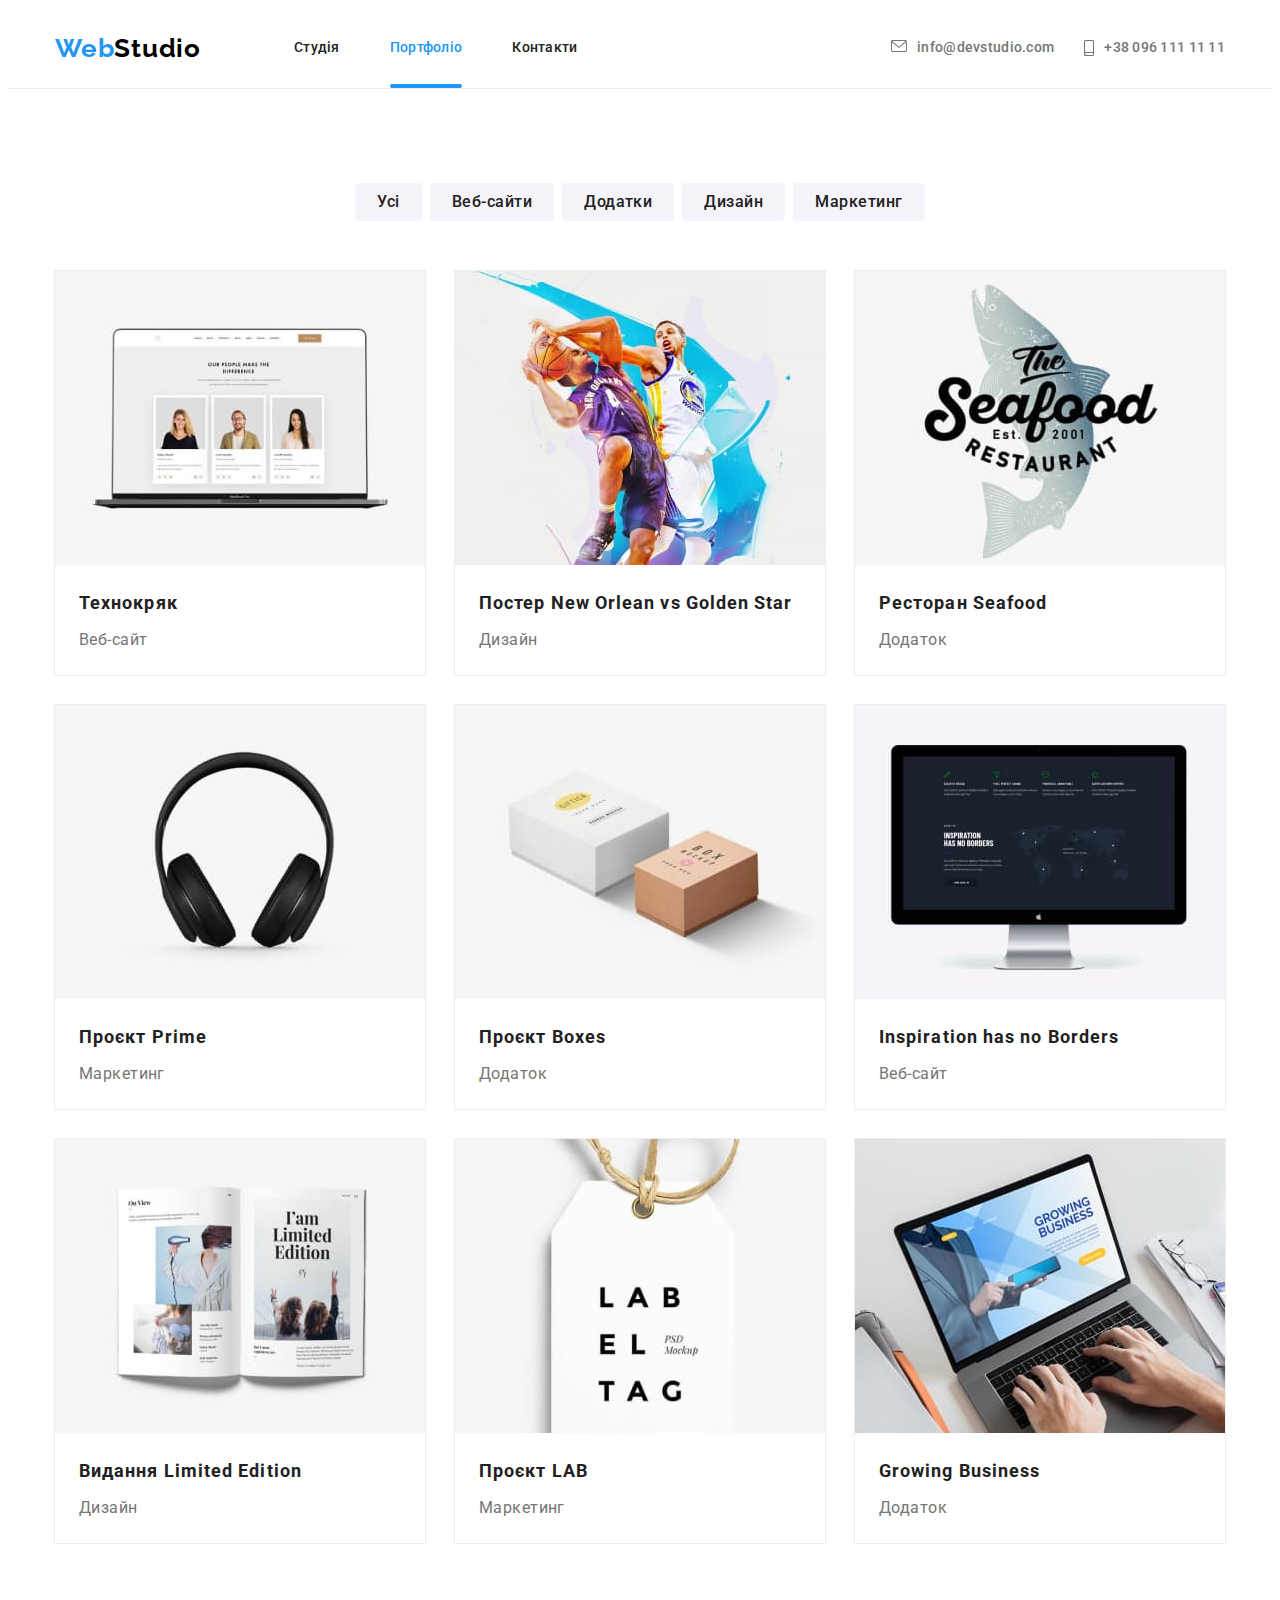
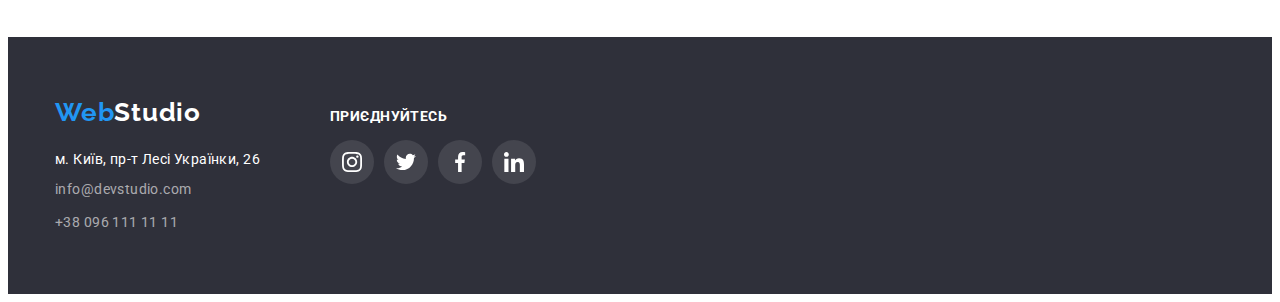
==== portfolio.html @ 5de2b5cb "fixed bugs" ====
<!DOCTYPE html>
<html lang="uk">
  <head>
    <meta charset="UTF-8" />
    <meta http-equiv="X-UA-Compatible" content="IE=edge" />
    <meta name="viewport" content="width=device-width, initial-scale=1.0" />
    <title>Portfolio</title>
    <link rel="preconnect" href="https://fonts.googleapis.com">
    <link rel="preconnect" href="https://fonts.gstatic.com" crossorigin>
    <link href="https://fonts.googleapis.com/css2?family=Raleway:wght@700&family=Roboto:wght@400;500;700;900&display=swap" rel="stylesheet">
    <link rel="stylesheet" href="https://cdnjs.cloudflare.com/ajax/libs/modern-normalize/1.1.0/modern-normalize.min.css" integrity="sha512-wpPYUAdjBVSE4KJnH1VR1HeZfpl1ub8YT/NKx4PuQ5NmX2tKuGu6U/JRp5y+Y8XG2tV+wKQpNHVUX03MfMFn9Q==" crossorigin="anonymous" referrerpolicy="no-referrer" />
    <link rel="stylesheet" href="./css/styles.css" />
  </head>

  <body>

    <!-- хедер -->

    <header class="header">
      <div class="container">
        <section class="top-menu">
          <nav class="header-nav">
            <a href="./index.html" class="logo">Web<span class="logo-text">Studio</span></a>
            <ul class="header-nav-list">
              <li class="header-nav-item">
                <a href="./index.html" class="header-nav-link">Студія</a>
              </li>
              <li class="header-nav-item">
                <a href="./portfolio.html" class="header-nav-link current">Портфоліо</a>
              </li>
              <li class="header-nav-item">
                <a href="./index.html" class="header-nav-link">Контакти</a>
              </li>
            </ul>
          </nav>

          <ul class="header-contact">
            <li class="mail">
              <a href="mailto:minfo@devstudio.com" class="mail-link">
                <svg class="header-icon" width="16" height="12">
                  <use href="./images/symbol-defs.svg#icon-envelope-hover"></use>
                </svg>
                info@devstudio.com</a
              >
            </li>
            <li>
              <a href="tel:+380961111111" class="tel-link">
                <svg class="header-icon" width="10" height="16">
                  <use href="./images/symbol-defs.svg#icon-smartphone"></use>
                </svg>
                +38 096 111 11 11</a
              >
            </li>
          </ul>
        </section>
      </div>
    </header>


    <main>
      
      <section class="portfolio">
        <div class="container">
          <h1 class="visually-hidden">Портфоліо</h1>

          <ul class="menu">
            <li class="menu-list"><button type="button" class="button button-secondary">Усі</button></li>
            <li class="menu-list"><button type="button" class="button button-secondary">Веб-сайти</button></li>
            <li class="menu-list"><button type="button" class="button button-secondary">Додатки</button></li>
            <li class="menu-list"><button type="button" class="button button-secondary">Дизайн</button></li>
            <li class="menu-list"><button type="button" class="button button-secondary">Маркетинг</button></li>
          </ul>

          <ul class="portfolio-list">
            <li class="portfolio-list-card">
              <a href="" class="portfolio-link">

              <div class="portfolio-thumb">
               <img src="./images/8.jpg" alt="сторінка веб-сайту компанії" width="370" />
               
               <div class="portfolio-thumb-text">
                <p class="thumb-text">Ресурс пропонує комплексні пропозиції з різним рівнем функціоналу та сервісів. 
                Все це дозволить відвідувачу отримати вичерпні відомості про компанію чи приватну особу.
               </p> 
              </div>
              </div>

              <div class="card">
                <h2 class="portfolio-title">Технокряк</h2>
                <p class="portfolio-text">Веб-сайт</p>
              </div>

              </a>
            </li>
  
            <li class="portfolio-list-card">
              <a href="" class="portfolio-link">
                <div class="portfolio-thumb">
               <img src="./images/9.jpg" alt="сторінка веб-сайту компанії" width="370" />
               
               <div class="portfolio-thumb-text">
                <p class="thumb-text">Ресурс пропонує комплексні пропозиції з різним рівнем функціоналу та сервісів. 
                Все це дозволить відвідувачу отримати вичерпні відомості про компанію чи приватну особу.
               </p> 
              </div>
              </div>
                           
              <div class="card">
                <h2 class="portfolio-title">Постер New Orlean vs Golden Star</h2>
                <p class="portfolio-text">Дизайн</p>
              </div>

              </a>
            </li>
  
            <li class="portfolio-list-card">
              <a href="" class="portfolio-link">
                 <div class="portfolio-thumb">
               <img src="./images/10.jpg" alt="сторінка веб-сайту компанії" width="370" />
               
               <div class="portfolio-thumb-text">
                <p class="thumb-text">Ресурс пропонує комплексні пропозиції з різним рівнем функціоналу та сервісів. 
                Все це дозволить відвідувачу отримати вичерпні відомості про компанію чи приватну особу.
               </p> 
              </div>
              </div>
                            
              <div class="card">
                <h2 class="portfolio-title">Ресторан Seafood</h2>
                <p class="portfolio-text">Додаток</p>
              </div>
              </a>
            </li>
  
            <li class="portfolio-list-card">
              <a href="" class="portfolio-link">
              
               <div class="portfolio-thumb">
               <img src="./images/11.jpg" alt="сторінка веб-сайту компанії" width="370" />
               
               <div class="portfolio-thumb-text">
                <p class="thumb-text">Ресурс пропонує комплексні пропозиції з різним рівнем функціоналу та сервісів. 
                Все це дозволить відвідувачу отримати вичерпні відомості про компанію чи приватну особу.
               </p> 
              </div>
              </div>

              <div class="card">
                <h2 class="portfolio-title">Проєкт Prime</h2>
                <p class="portfolio-text">Маркетинг</p>
              </div>
              </a>
            </li>
  
            <li class="portfolio-list-card">
              <a href="" class="portfolio-link">
                 <div class="portfolio-thumb">
               <img src="./images/12.jpg" alt="сторінка веб-сайту компанії" width="370" />
               
               <div class="portfolio-thumb-text">
                <p class="thumb-text">Ресурс пропонує комплексні пропозиції з різним рівнем функціоналу та сервісів. 
                Все це дозволить відвідувачу отримати вичерпні відомості про компанію чи приватну особу.
               </p> 
              </div>
              </div>
              
              <div class="card">
                <h2 class="portfolio-title">Проєкт Boxes</h2>
                <p class="portfolio-text">Додаток</p>
              </div>
              </a>
            </li>
  
            <li class="portfolio-list-card">
              <a href="" class="portfolio-link">
                 <div class="portfolio-thumb">
               <img src="./images/13.jpg" alt="сторінка веб-сайту компанії" width="370" />
               
               <div class="portfolio-thumb-text">
                <p class="thumb-text">Ресурс пропонує комплексні пропозиції з різним рівнем функціоналу та сервісів. 
                Все це дозволить відвідувачу отримати вичерпні відомості про компанію чи приватну особу.
               </p> 
              </div>
              </div>
              
              <div class="card">
                <h2 lang="en" class="portfolio-title">Inspiration has no Borders</h2>
                <p class="portfolio-text">Веб-сайт</p>
              </div>
              </a>
            </li>
  
            <li class="portfolio-list-card">
              <a href="" class="portfolio-link">
                 <div class="portfolio-thumb">
               <img src="./images/14.jpg" alt="сторінка веб-сайту компанії" width="370" />
               
               <div class="portfolio-thumb-text">
                <p class="thumb-text">Ресурс пропонує комплексні пропозиції з різним рівнем функціоналу та сервісів. 
                Все це дозволить відвідувачу отримати вичерпні відомості про компанію чи приватну особу.
               </p> 
              </div>
              </div>
              
              <div class="card">
                <h2 class="portfolio-title">Видання Limited Edition</h2>
                <p class="portfolio-text">Дизайн</p>
              </div>
              </a>
            </li>
  
            <li class="portfolio-list-card">
              <a href="" class="portfolio-link">
                 <div class="portfolio-thumb">
               <img src="./images/15.jpg" alt="сторінка веб-сайту компанії" width="370" />
               
               <div class="portfolio-thumb-text">
                <p class="thumb-text">Ресурс пропонує комплексні пропозиції з різним рівнем функціоналу та сервісів. 
                Все це дозволить відвідувачу отримати вичерпні відомості про компанію чи приватну особу.
               </p> 
              </div>
              </div>
              
              <div class="card">
                <h2 class="portfolio-title">Проєкт LAB</h2>
                <p class="portfolio-text">Маркетинг</p>
              </div>
              </a>
            </li>
  
            <li class="portfolio-list-card">
              <a href="" class="portfolio-link">
                 <div class="portfolio-thumb">
               <img src="./images/16.jpg" alt="сторінка веб-сайту компанії" width="370" />
               
               <div class="portfolio-thumb-text">
                <p class="thumb-text">Ресурс пропонує комплексні пропозиції з різним рівнем функціоналу та сервісів. 
                Все це дозволить відвідувачу отримати вичерпні відомості про компанію чи приватну особу.
               </p> 
              </div>
              </div>
                              
              <div class="card">
                <h2 lang="en" class="portfolio-title">Growing Business</h2>
                <p class="portfolio-text">Додаток</p>
              </div>
              </a>
            </li>
          </ul>
        </div>
      </section>
    </main>

  <!-- футер -->
 
    <footer class="footer">
      <div class="container jion">
        <div class="adress-block">
          <a href="./index.html" class="footer-logo"
            >Web<span class="logo-text-footer">Studio</span></a
          >
          <address class="footer-adress">
            <ul class="footer-adress-list">
              <li class="footer-adress-item">
                <a
                  href="https://www.google.com/maps/d/viewer?mid=10uSM3H-mIU3GznYo2szRIEphczw&hl=en_US&ll=50.42732700000001%2C30.538092&z=17"
                  class="footer-map"
                  target="_blank"
                  rel="noreferrer noopener"
                >
                  м. Київ, пр-т Лесі Українки, 26
                </a>
              </li>

              <li class="footer-mail">
                <a href="mailto:minfo@devstudio.com" class="footer-mail">info@devstudio.com</a>
              </li>

              <li>
                <a href="tel:+380961111111" class="footer-tel">+38 096 111 11 11</a>
              </li>
            </ul>
          </address>
        </div>

        <div class="join-block">
          <h2 class="jion-title">приєднуйтесь</h2>
          <ul class="list team-net">
                  <li class="footer-net-item">
                    <a href="" class="footer-net-link">
                      <svg class="footer-social-icon" width="20" height="20">
                        <use href="./images/symbol-defs.svg#icon-instagram"></use>
                      </svg>
                    </a>
                  </li>
                  <li class="footer-net-item">
                    <a href="" class="footer-net-link">
                      <svg class="footer-social-icon" width="20" height="20">
                        <use href="./images/symbol-defs.svg#icon-twitter"></use>
                      </svg>
                    </a>
                  </li>
                  <li class="footer-net-item">
                    <a href="" class="footer-net-link">
                      <svg class="footer-social-icon" width="20" height="20">
                        <use href="./images/symbol-defs.svg#icon-facebook"></use>
                      </svg>
                    </a>
                  </li>
                  <li class="footer-net-item">
                    <a href="" class="footer-net-link">
                      <svg class="footer-social-icon" width="20" height="20">
                        <use href="./images/symbol-defs.svg#icon-linkedin"></use>
                      </svg>
                    </a>
                  </li>
                </ul>
        </div>
      </div>
    </footer>
  </body>
</html>
---- css/styles.css ----
/* основной цвет текста color: #757575; */
/* вторичный цвет текста color: #212121; */
/* белый color: #FFFFFF; */
/* акцент #2196F3; */
/* вторичный цвет фона #F5F4FA; */
/* цвет текста в футере rgba(255, 255, 255, 0.6) */
/* 000000 */
/* ECECEC */
/* F5F4FA */
/* 2F303A */
/* FFFFFF 60% */

:root {
  --primary-text-color: #757575;
  --title-text-color: #212121;
  --white-color: rgba(255, 255, 255, 0.6);
  --accept-color: #2196f3;
  --primary-bg-color: #ffffff;
  --bgr-color: #2f303a;
  --black-color: #000000;
  --bgr-secondary-color: #f5f4fa;
  --transpernt-white-color: rgba(255, 255, 255, 0.6);
  --hidden-color: #188ce8;
  --timing: 250ms;
  --cubic-bezier: (0.4, 0, 0.2, 1);
}

html {
  box-sizing: border-box;
}

*,
*::after,
*::before {
  box-sizing: inherit;
}

p,
h1,
h2,
h3,
h4,
h5,
h6 {
  margin: 0;
}

ul,
ol {
  margin: 0;
  padding-left: 0;
}

address {
  font-style: normal;
}

img {
  display: block;
}

body {
  background-color: var(--primary-bg-color);
  color: var(--primary-text-color);
  font-family: Roboto, sans-serif;
  font-size: 14px;
  font-weight: 400;
  letter-spacing: 0.03em;
}

.container {
  width: 1200px;
  padding-left: 15px;
  padding-right: 15px;
  /* outline: 2px solid black; */
  margin: 0 auto;
}

.visually-hidden {
  position: absolute;
  width: 1px;
  height: 1px;
  margin: -1px;
  border: 0;
  padding: 0;
  white-space: nowrap;
  clip-path: inset(100%);
  clip: rect(0 0 0 0);
  overflow: hidden;
}

.button {
  font-family: Roboto, sans-serif;
  cursor: pointer;
  /* border: 1px solid transparent; */
  border: none;
  border-radius: 4px;
}

.section {
  padding-top: 94px;
  padding-bottom: 94px;
}

.title {
 color: var(--title-text-color);
  font-weight: 700;
  font-size: 36px;
  line-height: 1.16;
  letter-spacing: 0.03em;
  margin-bottom: 50px;
  text-align: center;
  margin-bottom: 50px; 
}

.list {
  list-style-type: none;
}

/* -----------------HEADER---------------- */

.header {
  border-bottom: 1px solid #ececec;
}


.header-nav {
  align-items: center;
}

.top-menu {
  display: flex;
  align-items: center;
 }

.logo {
  display: block;
  font-family: Raleway, normal;
  color: var(--accept-color);
  text-decoration: none;
  font-weight: 700;
  font-size: 26px;
  line-height: 1.19;
  letter-spacing: 0.03em;
  /* margin: 0 93px 25px 0; */
}

.logo-text {
  color: var(--black-color);
}

.header-nav-list {
  list-style-type: none;
  margin-left: 93px;
}

.header-nav-item:not(:last-child) {
  margin-right: 50px;
}

.header-nav-link {
  color: var(--title-text-color);
  text-decoration: none;
  font-weight: 500;
  font-size: 14px;
  line-height: 1.14;
  letter-spacing: 0.02em;
  padding-top: 32px;
  padding-bottom: 32px;
  display: block;
  position: relative;

  transition: color 250ms cubic-bezier(0.4, 0, 0.2, 1);
}

.current {
    color: var(--accept-color);
}

.current::after {
  color: var(--accept-color);
  position: absolute;
    content: '';
    display: block;
    left: 0;
    bottom: 0px;
    width: 100%;
    height: 4px;
    border-radius: 2px;
   background-color: #2196f3;
}

.header-contact {
  list-style-type: none;
  display: flex;
  margin-left: auto;
  align-items: center;
}

.header-nav,
.header-nav-list {
  display: flex;
}

.header-icon {
  margin-right: 10px;
  fill: currentColor;
}

.mail {
  margin-right: 30px;
}

.mail-link {
  display: flex;
  text-decoration: none;
  color: var(--primary-text-color);
  font-weight: 500;
  font-size: 14px;
  line-height: 1.14;
  letter-spacing: 0.02em;
  padding: 32px 0;

  transition: color 250ms cubic-bezier(0.4, 0, 0.2, 1);
  /* margin-right: 50px; */
}

.tel-link {
  display: flex;
  text-decoration: none;
  color: var(--primary-text-color);
  font-weight: 500;
  font-size: 14px;
  line-height: 1.14;
  letter-spacing: 0.02em;
  padding: 32px 0;

  transition: color 250ms cubic-bezier(0.4, 0, 0.2, 1);
}

.header-nav-link:hover,
.header-nav-link:focus,
.mail-link:hover,
.mail-link:focus,
.tel-link:hover,
.tel-link:focus {
  color: var(--accept-color);
}

/* ------------------------MAIN----------------------- */

.hero {
  background-color: var(--bgr-color);
  padding: 200px 0px;
}

.hero-overlay {
  max-width: 1600px;
  height: 600px;
  background-image: 
  linear-gradient(to right,
  rgba(47, 48, 58, 0.4),
  rgba(47, 48, 58, 0.4)),
  url(../images/overlay.jpg);
  background-repeat: no-repeat;
  background-position: center;
  background-size: cover;
  margin-left: auto;
  margin-right: auto;
}

.hero-title {
  color: var(--primary-bg-color);
  font-weight: 900;
  font-size: 44px;
  line-height: 60px;
  letter-spacing: 0.06em;
  text-transform: uppercase;
  max-width: 696px;
  margin: 0 auto;
  margin-bottom: 30px;
  text-align: center;
}

.hero-btn {
  color: var(--primary-bg-color);
  background-color: var(--accept-color);
  font-weight: 700;
  font-size: 16px;
  line-height: 1.87;
  letter-spacing: 0.06em;
  margin: 0 auto;
  display: block;
  border-radius: 4px;
  padding: 10px 32px;
  text-align: center;
  border: none;

  transition: background-color 250ms cubic-bezier(0.4, 0, 0.2, 1);
}

.hero-btn:hover,
.hero-btn:focus {
  background-color: var(--hidden-color);
}

.backdrop {
position: fixed;
top: 0;
left: 0;
/* width: 1600px;
height: 1024px; */

width: 100%;
height: 100%;

opacity: 1;
background-color: rgba(0, 0, 0, 0.2);
transition: opacity 250ms cubic-bezier(0.4, 0, 0.2, 1);


}

.backdrop.is-hidden {
  opacity: 0;
  pointer-events: none;
  /* transform:  translate(-50%, -50%) scale(1.25); */
}

.modal {
  width: 528px;
  height: 581px;
  background-color: var(--primary-bg-color);
  border-radius: 4px;

  position: absolute;
  top: 50%;
  left: 50%;
  transform: translate(-50%, -50%) scale(1);
  transition: transform 250ms cubic-bezier(0.4, 0, 0.2, 1);
  /* animation-duration: 250ms; */
}

.backdrop.is-hidden .modal {
transform:  translate(-50%, -50%) scale(1.25);
}

.modal-btn {
  display: flex;
  width: 30px;
  height: 30px;
  border-radius: 50%;
  border: 1px solid rgba(0, 0, 0, 0.1);
  background-color: var(--primary-bg-color);
  align-items: center;
  justify-content: center;
  cursor: pointer;
  top: 8px;
  right: 8px;

  position: absolute;
}

/* -------------------FEATURE------------------------ */



.feature-list {
  display: block;
  list-style-type: none;
  display: flex;
  gap: 30px;
  /* flex-wrap: wrap; */
}

.feature-item {
  min-width: 270px;
 }

.feature-icon {
  display: flex;
  align-items: center;
  justify-content: center;
  width: 270px;
  height: 120px;
  background-color: var(--bgr-secondary-color);
  margin-bottom: 30px;
}

.feature-title {
  color: var(--title-text-color);
  font-weight: 700;
  font-size: 14px;
  line-height: 1.14;
  text-transform: uppercase;
  margin-bottom: 10px;
}

.feature-text {
  color: var(--primary-text-color);
  font-weight: 400;
  font-size: 14px;
  line-height: 1.71;
  letter-spacing: 0.03em;
}

/* -------------------- WORK--------------------*/

/* .work-title {
  color: var(--title-text-color);
  font-weight: 700;
  font-size: 36px;
  line-height: 1.16;
  letter-spacing: 0.03em;
  margin-bottom: 50px;
  text-align: center;
  margin-bottom: 50px;
} */

.work-list {
  list-style-type: none;
  display: flex;
  gap: 30px;
}

.work {
  padding-bottom: 94px;
}

.work-band {
  position: relative;
}

.work-band-text {
position: absolute;

bottom: 0;
width: 100%;
height: 70px;

display: flex;
align-items: center;
justify-content: center;

font-weight: 700;
line-height: 1.14;
/* text-align: center; */
/* letter-spacing: 0.03em; */
text-transform: uppercase;
color: var(--primary-bg-color);
background-color: rgba(47, 48, 58, 0.8);
}
  

/* -----------------------TEAM--------------------- */

.team {
  background-color: var(--bgr-secondary-color);
}

/* .team-title {
  color: var(--title-text-color);
  font-weight: 700;
  font-size: 36px;
  line-height: 1.16;
  margin-bottom: 50px;
  text-align: center;
} */

.team-list {
  list-style-type: none;
  display: flex;
  gap: 30px;
}

.team-card {
background: #FFFFFF;
box-shadow: 0px 1px 3px rgba(0, 0, 0, 0.12), 0px 1px 1px rgba(0, 0, 0, 0.14), 0px 2px 1px rgba(0, 0, 0, 0.2);
border-radius: 0px 0px 4px 4px;

} 

.team-name {
  color: var(--title-text-color);
  font-weight: 500;
  font-size: 16px;
  line-height: 1.18;
  margin-bottom: 10px;
  /* margin-top: 30px; */
}

.team-activity {
  font-size: 16px;
  line-height: 1.18;
}

.team-lead {
  background: #ffffff;
  border-radius: 0px 0px 4px 4px;
  padding: 30px 0;
  text-align: center;
}

/* .net-icon {
fill: currentColor;
}  */

.social-icon {
  fill: currentColor;
}

.team-net {
  display: flex;
  /* align-items: center; */
  justify-content: center;
  gap: 10px;
  margin-top: 16px;
}

/* .net-item {
background: #FFFFFF;
box-shadow: 0px 1px 3px rgba(0, 0, 0, 0.12), 0px 1px 1px rgba(0, 0, 0, 0.14), 0px 2px 1px rgba(0, 0, 0, 0.2);
border-radius: 0px 0px 4px 4px;

} */


.net-link {
display: flex;
align-items: center;
justify-content: center;
width: 44px;
height: 44px;
border-radius: 50%;
background: var(--primary-bg-color);
color: #afb1b8;

transition: color 250ms cubic-bezier(0.4, 0, 0.2, 1),
background-color 250ms cubic-bezier(0.4, 0, 0.2, 1);
}

.net-link:hover,
.net-link:focus{
  background: var(--accept-color);
  color: var(--primary-bg-color);
}

/* -----------------------CLIENT---------------------- */

.client-icon {
  fill: currentColor;
}

.client-list {
list-style: none;
display: flex;
align-items: center;
justify-content: center;
gap: 30px;
}

.client-link {
display:flex;
width: 170px;
height: 92px;
border: 1px solid #afb1b8;
border-radius: 4px;
align-items: center;
justify-content: center;
background-color: var(--primary-bg-color)
;
color: #afb1b8;

transition: color 250ms cubic-bezier(0.4, 0, 0.2, 1),
border-color: 250ms cubic-bezier(0.4, 0, 0.2, 1);
}

.client-link:hover,
.client-link:focus {
  color: var(--accept-color);
  border-color: var(--accept-color);
}



/* -----------------------FOOTER----------------------- */

.footer {
  background-color: var(--bgr-color);
  padding-top: 60px;
  padding-bottom: 60px;
  /* margin-bottom: 20px; */
}

.footer-logo {
  display: block;
  font-family: Raleway, normal;
  color: var(--accept-color);
  text-decoration: none;
  font-weight: 700;
  font-size: 26px;
  line-height: 1.19;
  letter-spacing: 0.03em;
  margin-bottom: 20px;
}

.footer-adress-item {
  display: block;
  margin-bottom: 9px;
  max-height: 21px;
}

.footer-adress-list {
  list-style-type: none;
}

.logo-text-footer {
  color: var(--primary-bg-color);
}

.footer-mail,
.footer-tel {
  font-style: normal;
  color: var(--transpernt-white-color);
  text-decoration: none;
  line-height: 1.71;

  transition: color 250ms cubic-bezier(0.4, 0, 0.2, 1);
}

.footer-mail {
    margin-bottom: 9px;
}

.footer-map {
  font-style: normal;
  color: var(--primary-bg-color);
  text-decoration: none;
  line-height: 1.71;

  transition: color 250ms cubic-bezier(0.4, 0, 0.2, 1);
   }

.footer-map:hover,
.footer-map:focus,
.footer-mail:hover,
.footer-mail:focus,
.footer-tel:hover,
.footer-tel:focus {
  color: var(--accept-color);
}

.jion {
  display: flex;
  gap: 70px;
  align-items: baseline;
}

.jion-title {
font-style: normal;
font-weight: 700;
font-size: 14px;
line-height: 1,14;
letter-spacing: 0.03em;
text-transform: uppercase;
color: var(--primary-bg-color);
}

.footer-net-link {
 display: flex;
align-items: center;
justify-content: center;
width: 44px;
height: 44px;
border-radius: 50%;
background: rgba(255, 255, 255, 0.1);
color: var(--primary-bg-color); 

transition: background-color 250ms cubic-bezier(0.4, 0, 0.2, 1);
}

.footer-social-icon {
  fill: currentColor;
}

.footer-net-link:hover,
.footer-net-link:focus {
  background: var(--accept-color);
}


/* Портфолио */

.portfolio {
  padding: 94px 0;
}

.button-secondary:hover,
.button-secondary:focus {
  background-color: var(--accept-color);
  color: var(--primary-bg-color);
  box-shadow: 0px 3px 1px rgba(0, 0, 0, 0.1), 0px 1px 2px rgba(0, 0, 0, 0.08),
  0px 2px 2px rgba(0, 0, 0, 0.12);
}

.button-secondary {
  color: var(--title-text-color);
  background-color: var(--bgr-secondary-color);
  font-weight: 500;
  font-size: 16px;
  line-height: 1.62;
  text-align: center;
  letter-spacing: 0.03em;
  padding: 6px 22px;

  transition: color 250ms cubic-bezier(0.4, 0, 0.2, 1),
  background-color 250ms cubic-bezier(0.4, 0, 0.2, 1);
}

.portfolio-list {
  list-style-type: none;
  display: flex;
  flex-wrap: wrap;
}


.portfolio-list {
  flex-wrap: wrap;
  /* flex-basis: calc(100% / 3); */
  gap: 30px;
}

.portfolio-list-card {
  outline: 1px solid #eeeeee;
    }

.portfolio-thumb {
position: relative;
overflow: hidden;
}

.portfolio-thumb-text {
  position: absolute;
  /* content: ""; */
  top: 0;
  left: 0;

  display: flex;
  align-items: center;
  padding: 63px 24px;

width: 100%;
height: 100%;
  background-color:  rgba(33, 150, 243, 0.9);
  transform: translateY(101%);

  transition: transform 250ms cubic-bezier(0.4, 0, 0.2, 1);
}

.thumb-text {
font-weight: 400;
font-size: 18px;
line-height: 1.55;
letter-spacing: 0.03em;
color: var(--primary-bg-color);


}

.portfolio-link:hover .portfolio-thumb-text, .portfolio-link:focus .portfolio-thumb-text{
  transform: translateY(0);

}

.menu {
  display: flex;
  justify-content: center;
  margin-bottom: 50px;
  gap: 8px;
}

.menu-list {
  display: flex;
  /* margin-right: 8px; */
}


.card {
  padding: 20px 24px;
  
}

.portfolio-link {
  display: block;
  text-decoration: none;

  position: relative;
  transition: box-shadow 250ms cubic-bezier(0.4, 0, 0.2, 1);
}

.portfolio-link:hover,
.portfolio-link:focus {
box-shadow: 0px 1px 1px rgba(0, 0, 0, 0.12), 0px 4px 4px rgba(0, 0, 0, 0.06),
        1px 4px 6px rgba(0, 0, 0, 0.16);
}


.portfolio-title {
  color: var(--title-text-color);
  font-weight: 700;
  font-size: 18px;
  line-height: 2;
  letter-spacing: 0.06em;
  margin-bottom: 4px;
  /* text-decoration: none; */
}

.portfolio-text {
  font-size: 16px;
  line-height: 1.87;
  color: var(--primary-text-color);
  /* text-decoration: none; */
}

/* .portfolio-list-card:hover,
.portfolio-list-card:focus {
  box-shadow: 0px 1px 1px rgba(0, 0, 0, 0.12), 0px 4px 4px rgba(0, 0, 0, 0.06),
        1px 4px 6px rgba(0, 0, 0, 0.16);
} */
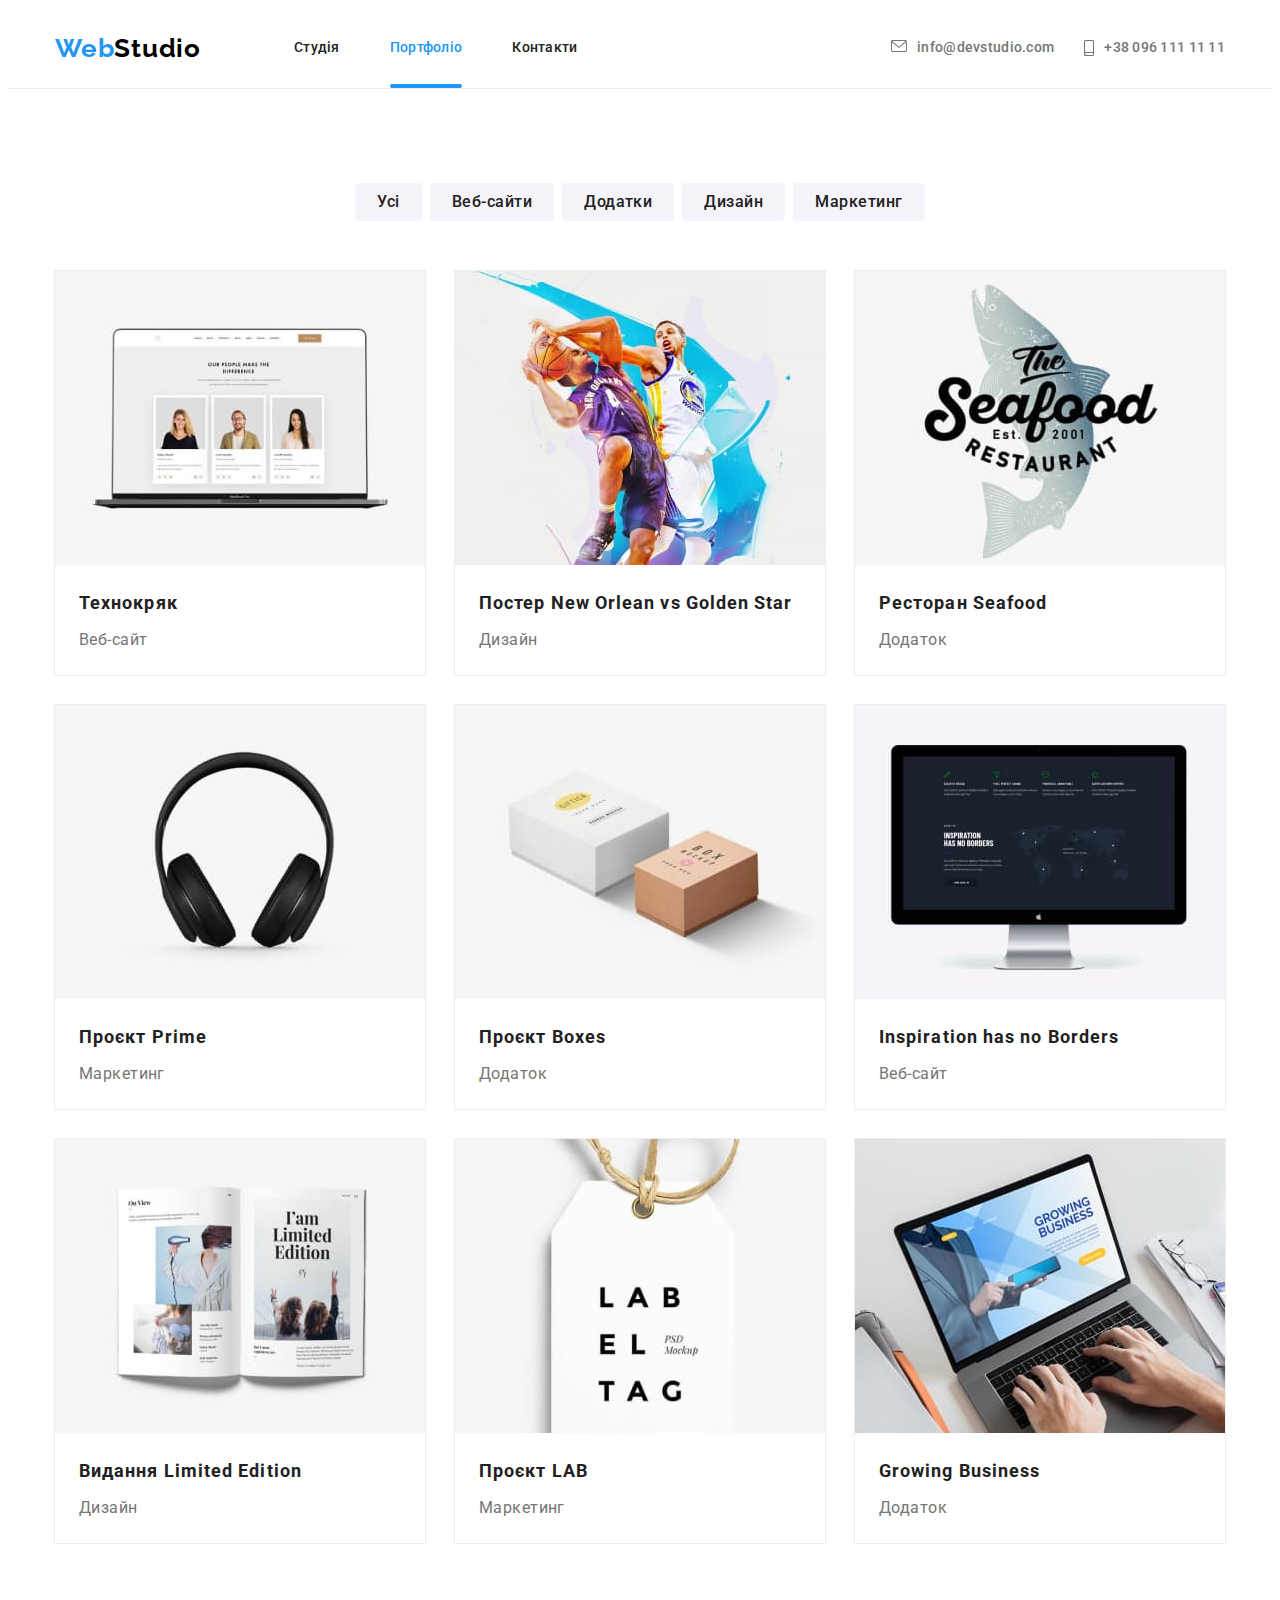
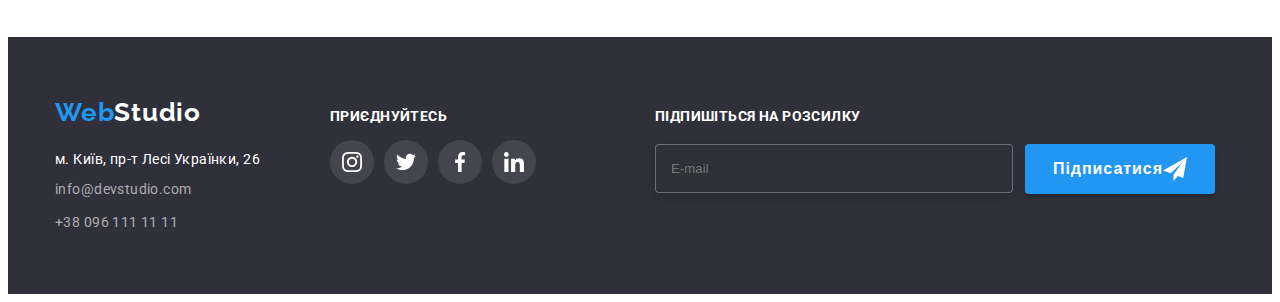
==== commit 7b080562: "sos" ====
--- a/portfolio.html
+++ b/portfolio.html
@@ -316,6 +316,22 @@
                   </li>
                 </ul>
         </div>
+
+        <div class="action">
+          <p class="action-title">підпишіться на розсилку</p>
+          <form class="action-mail" autocomplete="off">
+            <label for="email">
+            <input type="email" name="email" class="action-input"
+             id="email" placeholder="E-mail" required> 
+            </label>
+            <button type="submit" class="action-btn">Підписатися
+              <svg class="action-icon" width="24" height="24" >
+                <use href="./images/symbol-defs.svg#icon-icon-send-1"></use>
+              </svg>
+            </button>
+          </form>
+        </div>
+
       </div>
     </footer>
   </body>
--- a/css/styles.css
+++ b/css/styles.css
@@ -333,6 +333,8 @@
   background-color: var(--primary-bg-color);
   border-radius: 4px;
 
+  padding: 40px;
+
   position: absolute;
   top: 50%;
   left: 50%;
@@ -359,6 +361,85 @@
   right: 8px;
 
   position: absolute;
+}
+
+.modal-title {
+font-weight: 700;
+font-size: 20px;
+line-height: 1,15;
+text-align: center;
+letter-spacing: 0.03em;
+
+color: var(--title-text-color);
+
+}
+
+.modal-name {
+/* position: absolute;
+display: flex; */
+
+}
+
+.modal-info {
+  position: relative;
+  display: flex;
+  flex-direction: column;
+  text-align: start;
+  margin-bottom: 10px;
+
+  transition: border-color 250ms cubic-bezier(0.4, 0, 0.2, 1);
+}
+
+
+
+.modal-icon {
+  position: absolute;
+  left: 12px;
+  top: 50%;
+}
+
+.condition {
+color: var(--accept-color);
+
+}
+
+.form-check {
+display: block;
+}
+
+.check-text {
+  position: absolute;
+  width: 16px;
+  height: 15px;
+  margin: -1px;
+}
+  
+  .modal-button {
+  display: block;
+  margin-right: auto;
+  margin-left: auto;
+  padding: 10px 52px;
+  width: 200px;
+  height: 50px;
+  color: var(--primary-bg-color);
+  background-color: var(--accept-color);
+ margin-top: 30px;
+ box-shadow: 0px 4px 4px rgba(0, 0, 0, 0.15);
+border-radius: 4px;
+
+font-weight: 700;
+font-size: 16px;
+line-height: 1.88;
+display: flex;
+align-items: center;
+text-align: center;
+letter-spacing: 0.06em;
+
+transition: background-color 250ms cubic-bezier(0.4, 0, 0.2, 1);
+}
+
+.modal-button:hover, .modal-button:focus {
+  background-color: var(--hidden-color);
 }
 
 /* -------------------FEATURE------------------------ */
@@ -688,6 +769,67 @@
   background: var(--accept-color);
 }
 
+.action {
+  margin-left: auto;
+}
+
+
+.action-mail {
+  display: flex;
+}
+
+.action-title {
+font-style: normal;
+font-weight: 700;
+font-size: 14px;
+line-height: 1,14;
+letter-spacing: 0.03em;
+text-transform: uppercase;
+color: var(--primary-bg-color);
+margin-bottom: 20px;
+margin-right: 10px;
+}
+
+.action-input {
+width: 358px;
+padding: 16px 15px;
+border-radius: 4px;
+border: 1px solid rgba(255, 255, 255, 0.3);
+filter: drop-shadow(0px 4px 4px rgba(0, 0, 0, 0.15));
+color: rgba(255, 255, 255, 0.6);
+outline: none;
+background: #2F303A;
+margin-right: 12px;
+}
+
+.action-btn {
+  color: var(--primary-bg-color);
+  background-color: var(--accept-color);
+  font-weight: 700;
+font-size: 16px;
+line-height: 1.88;
+letter-spacing: 0.06em;
+
+box-shadow: 0px 4px 4px rgba(0, 0, 0, 0.15);
+border-radius: 4px;
+
+padding: 10px 28px;
+cursor: pointer;
+
+display: flex;
+align-items: center;
+text-align: center;
+border: none;
+margin-right: 10px;
+}
+
+.action-icon {
+  display: block;
+  fill: var(--primary-bg-color);
+}
+
+
+
 
 /* Портфолио */
 
